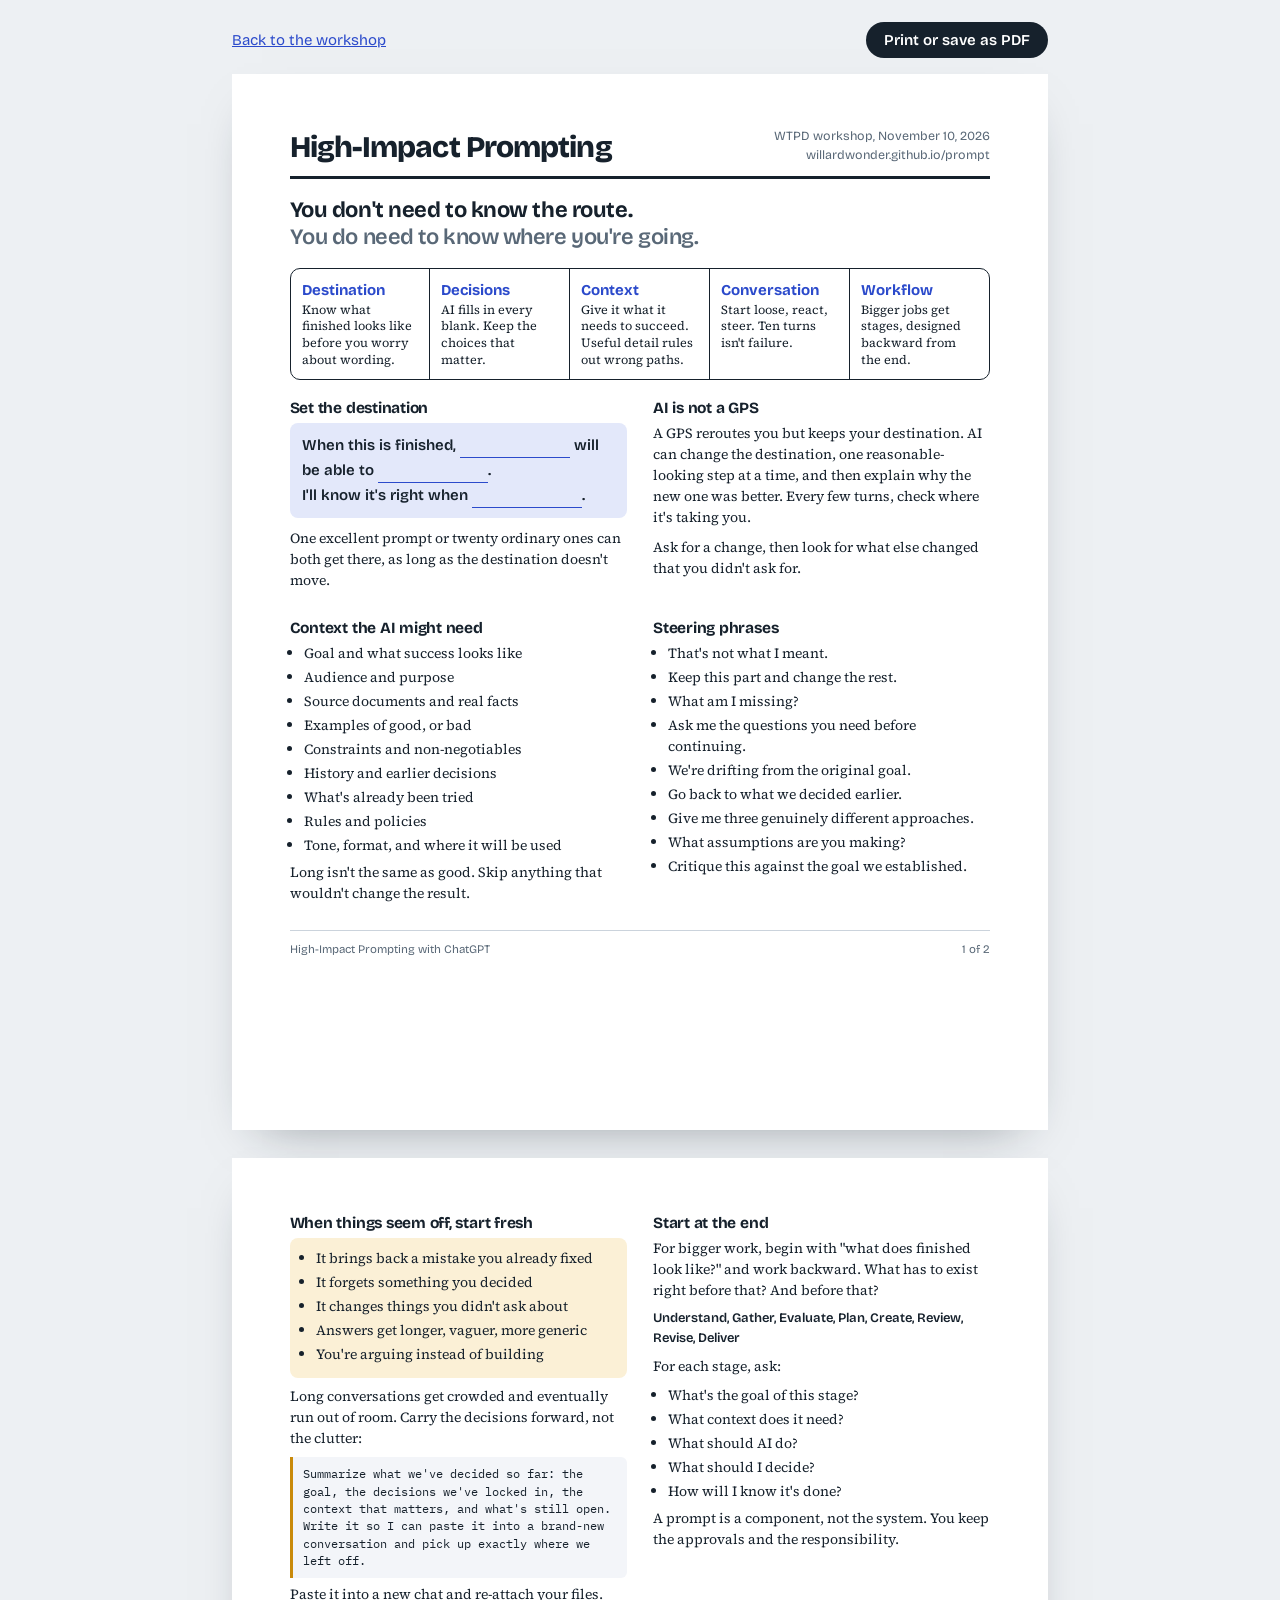
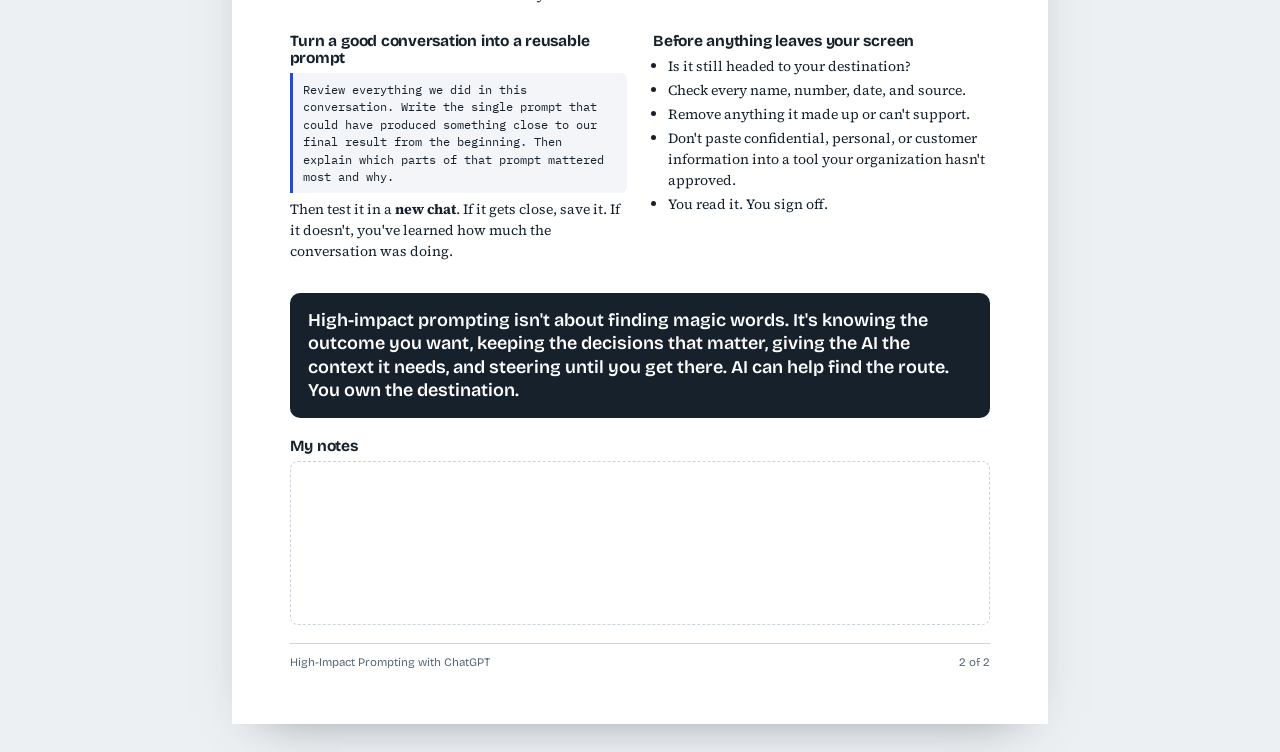
==== handout.html @ a7a07292 "Build High-Impact Prompting workshop site and handout Co-Authored-By: Claude Opus 5.5 <noreply@anthr" ====
<!DOCTYPE html>
<html lang="en">
<head>
<meta charset="utf-8">
<meta name="viewport" content="width=device-width, initial-scale=1">
<title>Handout: High-Impact Prompting with ChatGPT</title>
<link rel="preconnect" href="https://fonts.googleapis.com">
<link rel="preconnect" href="https://fonts.gstatic.com" crossorigin>
<link href="https://fonts.googleapis.com/css2?family=Bricolage+Grotesque:opsz,wght@12..96,500;12..96,600;12..96,700;12..96,800&family=IBM+Plex+Mono:wght@400&family=Source+Serif+4:opsz,wght@8..60,400;8..60,600&display=swap" rel="stylesheet">
<style>
:root{--paper:#EDF0F3;--ink:#16212C;--muted:#596877;--line:#CBD3DC;--route:#2B4ACB;--route-soft:#E3E8FA;--drift:#C98A0B;--drift-soft:#FBF0D6;
--display:"Bricolage Grotesque",system-ui,sans-serif;--serif:"Source Serif 4",Georgia,serif;--mono:"IBM Plex Mono",ui-monospace,monospace}
*{box-sizing:border-box}
body{margin:0;background:var(--paper);color:var(--ink);font-family:var(--serif);font-size:16px;line-height:1.5;-webkit-font-smoothing:antialiased}
h1,h2,h3{font-family:var(--display);margin:0;letter-spacing:-.015em;line-height:1.1}
p{margin:0 0 .6em}
a{color:var(--route)}
:focus-visible{outline:3px solid var(--route);outline-offset:3px}
.bar{max-width:8.5in;margin:0 auto;padding:22px 0 0;display:flex;gap:10px;justify-content:space-between;align-items:center;font-family:var(--display);font-size:15px}
.bar button{font-family:var(--display);font-weight:600;font-size:15px;padding:9px 18px;border-radius:999px;border:0;background:var(--ink);color:#fff;cursor:pointer}
.bar button:hover{background:var(--route)}
.sheet{width:8.5in;max-width:calc(100% - 24px);min-height:11in;margin:16px auto 28px;background:#fff;padding:.55in .6in;box-shadow:0 20px 50px -30px rgba(22,33,44,.5)}
.head{display:flex;justify-content:space-between;align-items:flex-end;border-bottom:3px solid var(--ink);padding-bottom:12px;margin-bottom:18px;gap:20px}
.head h1{font-size:30px;font-weight:800;letter-spacing:-.03em}
.head .m{font-family:var(--display);font-size:12.5px;color:var(--muted);text-align:right}
.big{font-family:var(--display);font-size:22px;font-weight:700;letter-spacing:-.02em;line-height:1.2;margin:0 0 18px}
.big span{display:block;color:var(--muted);font-weight:600}
.model{display:grid;grid-template-columns:repeat(5,1fr);gap:0;margin-bottom:20px;border:1.5px solid var(--ink);border-radius:10px;overflow:hidden}
.model div{padding:10px 11px;border-right:1.5px solid var(--ink)}
.model div:last-child{border-right:0}
.model b{display:block;font-family:var(--display);font-size:15px;color:var(--route)}
.model small{font-size:12.5px;line-height:1.35;display:block}
.cols{display:grid;grid-template-columns:1fr 1fr;gap:20px 26px}
h2{font-size:15.5px;margin:0 0 6px;color:var(--ink)}
.box{font-size:14px}
.box ul{margin:0;padding-left:1.05em}
.box li{margin-bottom:3px}
.pr{font-family:var(--mono);font-size:12px;line-height:1.45;background:#F3F5F9;border-left:3px solid var(--route);padding:8px 10px;border-radius:0 6px 6px 0;margin:4px 0 6px}
.pr.drift{border-color:var(--drift)}
.fill{font-family:var(--display);font-size:15px;font-weight:600;background:var(--route-soft);padding:10px 12px;border-radius:8px;line-height:1.6}
.fill i{font-style:normal;display:inline-block;min-width:110px;border-bottom:1.5px solid var(--route)}
.signs{background:var(--drift-soft);border-radius:8px;padding:10px 12px}
.foot{margin-top:18px;padding-top:10px;border-top:1px solid var(--line);font-family:var(--display);font-size:11.5px;color:var(--muted);display:flex;justify-content:space-between}
@media (max-width:760px){.sheet{padding:24px 18px;min-height:0}.cols,.model{grid-template-columns:1fr}.model div{border-right:0;border-bottom:1.5px solid var(--ink)}.model div:last-child{border-bottom:0}.head{flex-direction:column;align-items:flex-start}.head .m{text-align:left}}
@media print{@page{size:letter;margin:0}body{background:#fff}.bar{display:none}.sheet{margin:0;box-shadow:none;width:8.5in;max-width:none;min-height:0;height:11in;page-break-after:always;overflow:hidden}.sheet:last-of-type{page-break-after:auto}}
</style>
</head>
<body>
<div class="bar"><a href="index.html">Back to the workshop</a><button type="button" onclick="window.print()">Print or save as PDF</button></div>

<article class="sheet">
  <div class="head">
    <h1>High-Impact Prompting</h1>
    <div class="m">WTPD workshop, November 10, 2026<br>willardwonder.github.io/prompt</div>
  </div>
  <p class="big">You don't need to know the route.<span>You do need to know where you're going.</span></p>

  <div class="model">
    <div><b>Destination</b><small>Know what finished looks like before you worry about wording.</small></div>
    <div><b>Decisions</b><small>AI fills in every blank. Keep the choices that matter.</small></div>
    <div><b>Context</b><small>Give it what it needs to succeed. Useful detail rules out wrong paths.</small></div>
    <div><b>Conversation</b><small>Start loose, react, steer. Ten turns isn't failure.</small></div>
    <div><b>Workflow</b><small>Bigger jobs get stages, designed backward from the end.</small></div>
  </div>

  <div class="cols">
    <div class="box">
      <h2>Set the destination</h2>
      <div class="fill">When this is finished, <i>&nbsp;</i> will be able to <i>&nbsp;</i>.<br>I'll know it's right when <i>&nbsp;</i>.</div>
      <p style="margin-top:10px">One excellent prompt or twenty ordinary ones can both get there, as long as the destination doesn't move.</p>
    </div>
    <div class="box">
      <h2>AI is not a GPS</h2>
      <p>A GPS reroutes you but keeps your destination. AI can change the destination, one reasonable-looking step at a time, and then explain why the new one was better. Every few turns, check where it's taking you.</p>
      <p>Ask for a change, then look for what else changed that you didn't ask for.</p>
    </div>

    <div class="box">
      <h2>Context the AI might need</h2>
      <ul>
        <li>Goal and what success looks like</li>
        <li>Audience and purpose</li>
        <li>Source documents and real facts</li>
        <li>Examples of good, or bad</li>
        <li>Constraints and non-negotiables</li>
        <li>History and earlier decisions</li>
        <li>What's already been tried</li>
        <li>Rules and policies</li>
        <li>Tone, format, and where it will be used</li>
      </ul>
      <p style="margin-top:6px">Long isn't the same as good. Skip anything that wouldn't change the result.</p>
    </div>
    <div class="box">
      <h2>Steering phrases</h2>
      <ul>
        <li>That's not what I meant.</li>
        <li>Keep this part and change the rest.</li>
        <li>What am I missing?</li>
        <li>Ask me the questions you need before continuing.</li>
        <li>We're drifting from the original goal.</li>
        <li>Go back to what we decided earlier.</li>
        <li>Give me three genuinely different approaches.</li>
        <li>What assumptions are you making?</li>
        <li>Critique this against the goal we established.</li>
      </ul>
    </div>
  </div>
  <div class="foot"><span>High-Impact Prompting with ChatGPT</span><span>1 of 2</span></div>
</article>

<article class="sheet">
  <div class="cols" style="margin-top:4px">
    <div class="box">
      <h2>When things seem off, start fresh</h2>
      <div class="signs">
        <ul>
          <li>It brings back a mistake you already fixed</li>
          <li>It forgets something you decided</li>
          <li>It changes things you didn't ask about</li>
          <li>Answers get longer, vaguer, more generic</li>
          <li>You're arguing instead of building</li>
        </ul>
      </div>
      <p style="margin-top:8px">Long conversations get crowded and eventually run out of room. Carry the decisions forward, not the clutter:</p>
      <div class="pr drift">Summarize what we've decided so far: the goal, the decisions we've locked in, the context that matters, and what's still open. Write it so I can paste it into a brand-new conversation and pick up exactly where we left off.</div>
      <p>Paste it into a new chat and re-attach your files.</p>
    </div>
    <div class="box">
      <h2>Start at the end</h2>
      <p>For bigger work, begin with "what does finished look like?" and work backward. What has to exist right before that? And before that?</p>
      <p style="font-family:var(--display);font-size:13px;font-weight:600">Understand, Gather, Evaluate, Plan, Create, Review, Revise, Deliver</p>
      <p>For each stage, ask:</p>
      <ul>
        <li>What's the goal of this stage?</li>
        <li>What context does it need?</li>
        <li>What should AI do?</li>
        <li>What should I decide?</li>
        <li>How will I know it's done?</li>
      </ul>
      <p style="margin-top:6px">A prompt is a component, not the system. You keep the approvals and the responsibility.</p>
    </div>

    <div class="box">
      <h2>Turn a good conversation into a reusable prompt</h2>
      <div class="pr">Review everything we did in this conversation. Write the single prompt that could have produced something close to our final result from the beginning. Then explain which parts of that prompt mattered most and why.</div>
      <p>Then test it in a <b>new chat</b>. If it gets close, save it. If it doesn't, you've learned how much the conversation was doing.</p>
    </div>
    <div class="box">
      <h2>Before anything leaves your screen</h2>
      <ul>
        <li>Is it still headed to your destination?</li>
        <li>Check every name, number, date, and source.</li>
        <li>Remove anything it made up or can't support.</li>
        <li>Don't paste confidential, personal, or customer information into a tool your organization hasn't approved.</li>
        <li>You read it. You sign off.</li>
      </ul>
    </div>
  </div>

  <div style="margin-top:22px;padding:16px 18px;border-radius:10px;background:var(--ink);color:#fff">
    <p style="font-family:var(--display);font-size:18px;font-weight:600;line-height:1.3;margin:0">High-impact prompting isn't about finding magic words. It's knowing the outcome you want, keeping the decisions that matter, giving the AI the context it needs, and steering until you get there. AI can help find the route. You own the destination.</p>
  </div>

  <div class="box" style="margin-top:20px">
    <h2>My notes</h2>
    <div style="height:1.7in;border:1.5px dashed var(--line);border-radius:8px"></div>
  </div>
  <div class="foot"><span>High-Impact Prompting with ChatGPT</span><span>2 of 2</span></div>
</article>
</body>
</html>
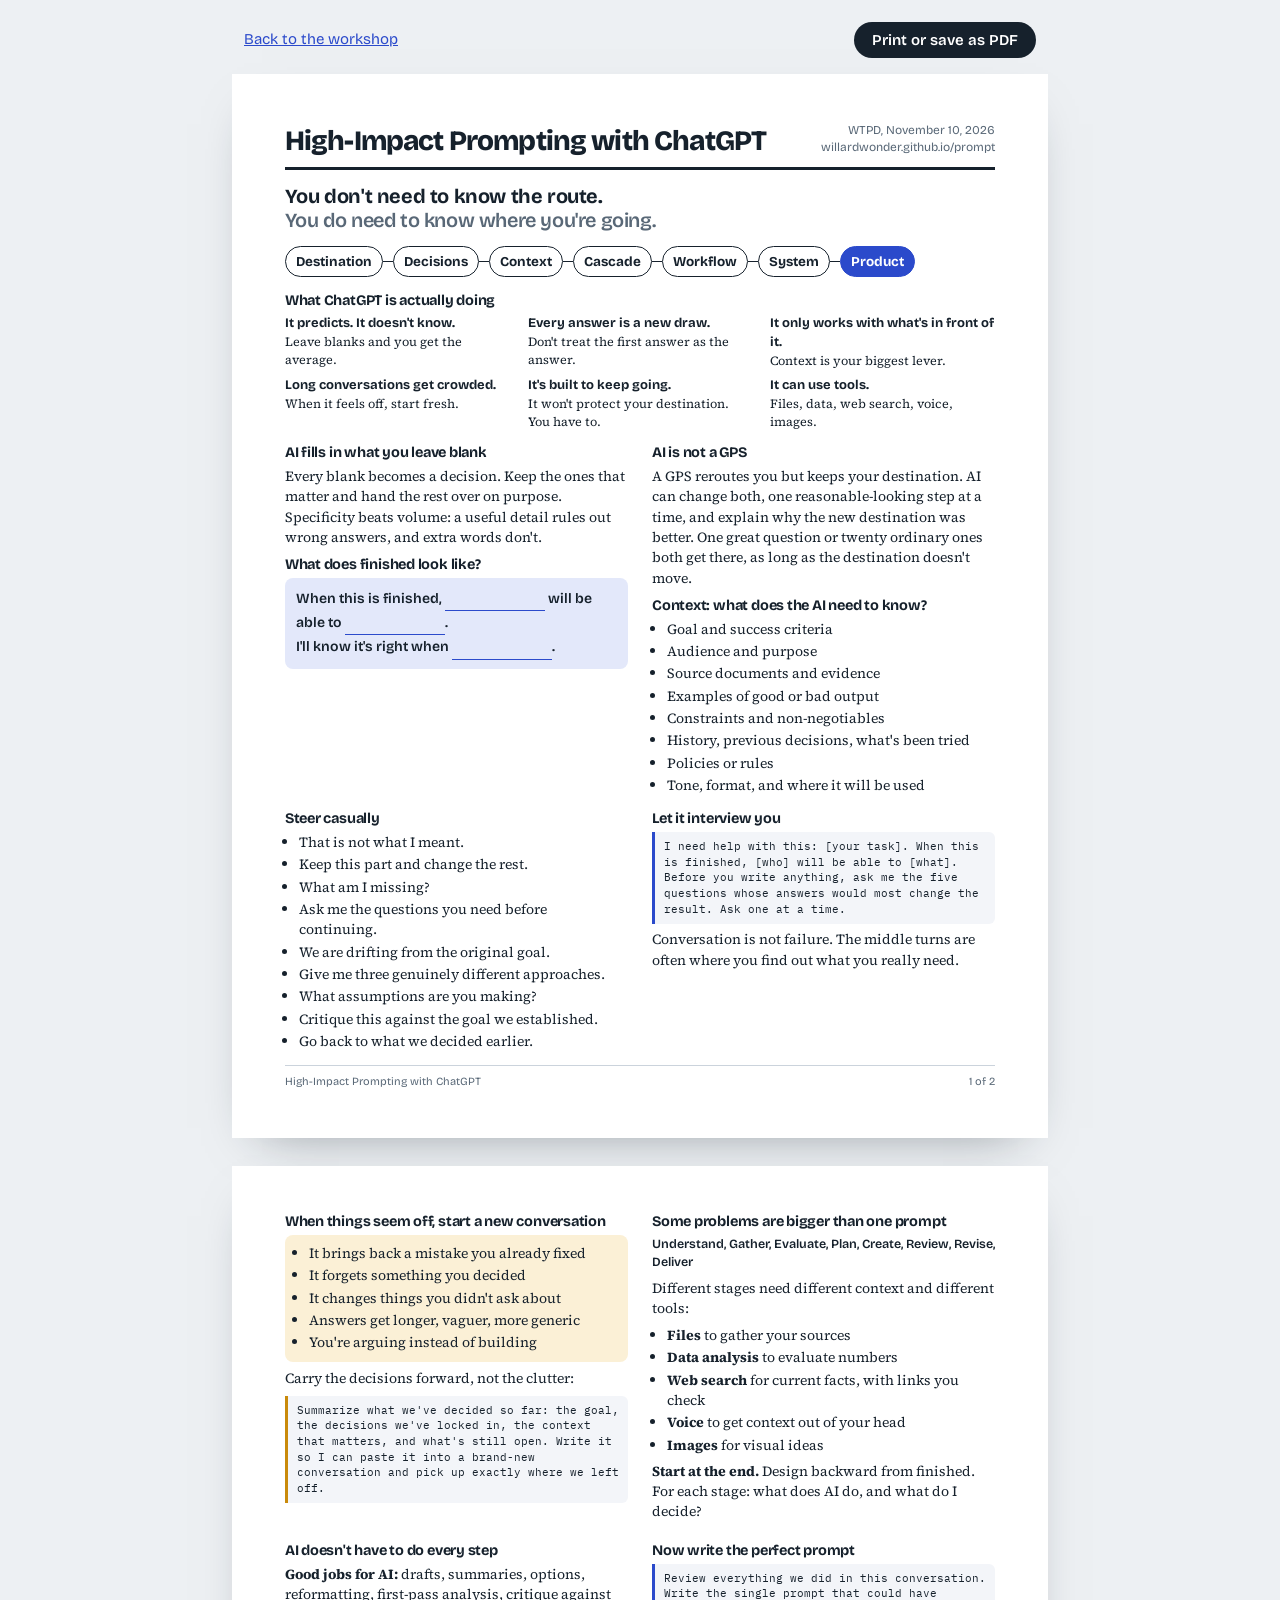
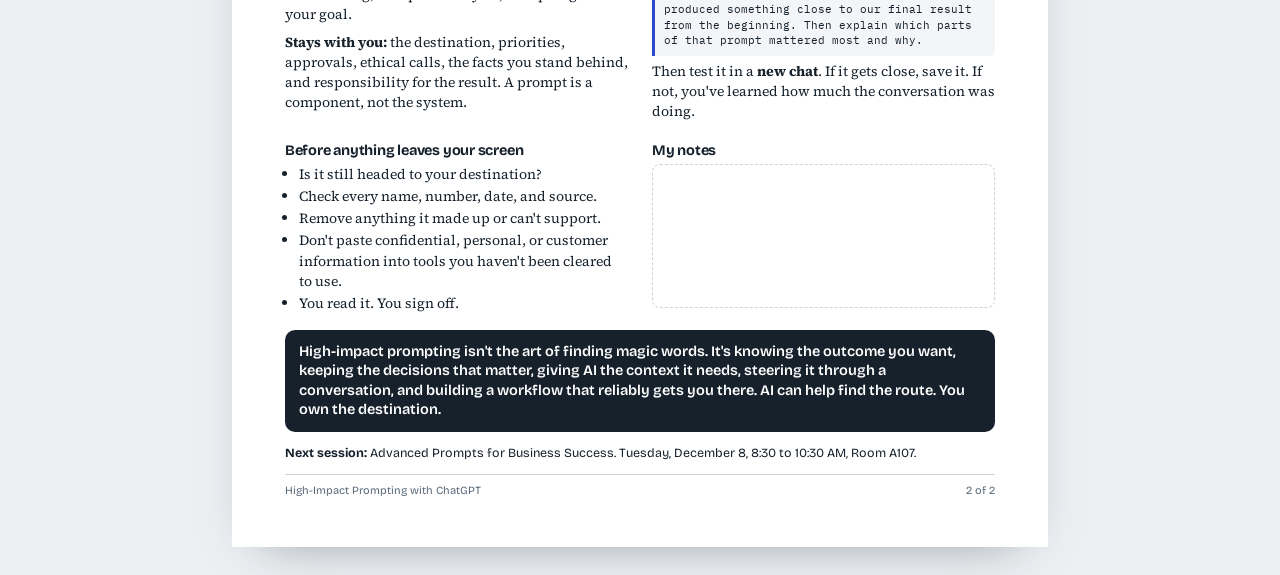
==== commit 058266ef: "Rebuild as one unified two-hour workshop page Follows the course description and slide blueprint in " ====
--- a/handout.html
+++ b/handout.html
@@ -4,167 +4,147 @@
 <meta charset="utf-8">
 <meta name="viewport" content="width=device-width, initial-scale=1">
 <title>Handout: High-Impact Prompting with ChatGPT</title>
-<link rel="preconnect" href="https://fonts.googleapis.com">
-<link rel="preconnect" href="https://fonts.gstatic.com" crossorigin>
+<link rel="preconnect" href="https://fonts.googleapis.com"><link rel="preconnect" href="https://fonts.gstatic.com" crossorigin>
 <link href="https://fonts.googleapis.com/css2?family=Bricolage+Grotesque:opsz,wght@12..96,500;12..96,600;12..96,700;12..96,800&family=IBM+Plex+Mono:wght@400&family=Source+Serif+4:opsz,wght@8..60,400;8..60,600&display=swap" rel="stylesheet">
 <style>
 :root{--paper:#EDF0F3;--ink:#16212C;--muted:#596877;--line:#CBD3DC;--route:#2B4ACB;--route-soft:#E3E8FA;--drift:#C98A0B;--drift-soft:#FBF0D6;
 --display:"Bricolage Grotesque",system-ui,sans-serif;--serif:"Source Serif 4",Georgia,serif;--mono:"IBM Plex Mono",ui-monospace,monospace}
 *{box-sizing:border-box}
-body{margin:0;background:var(--paper);color:var(--ink);font-family:var(--serif);font-size:16px;line-height:1.5;-webkit-font-smoothing:antialiased}
+body{margin:0;background:var(--paper);color:var(--ink);font-family:var(--serif);font-size:14px;line-height:1.45;-webkit-font-smoothing:antialiased}
 h1,h2,h3{font-family:var(--display);margin:0;letter-spacing:-.015em;line-height:1.1}
-p{margin:0 0 .6em}
+p{margin:0 0 .5em}
 a{color:var(--route)}
-:focus-visible{outline:3px solid var(--route);outline-offset:3px}
-.bar{max-width:8.5in;margin:0 auto;padding:22px 0 0;display:flex;gap:10px;justify-content:space-between;align-items:center;font-family:var(--display);font-size:15px}
+.bar{max-width:8.5in;margin:0 auto;padding:22px 12px 0;display:flex;gap:10px;justify-content:space-between;align-items:center;font-family:var(--display);font-size:15px}
 .bar button{font-family:var(--display);font-weight:600;font-size:15px;padding:9px 18px;border-radius:999px;border:0;background:var(--ink);color:#fff;cursor:pointer}
 .bar button:hover{background:var(--route)}
-.sheet{width:8.5in;max-width:calc(100% - 24px);min-height:11in;margin:16px auto 28px;background:#fff;padding:.55in .6in;box-shadow:0 20px 50px -30px rgba(22,33,44,.5)}
-.head{display:flex;justify-content:space-between;align-items:flex-end;border-bottom:3px solid var(--ink);padding-bottom:12px;margin-bottom:18px;gap:20px}
-.head h1{font-size:30px;font-weight:800;letter-spacing:-.03em}
-.head .m{font-family:var(--display);font-size:12.5px;color:var(--muted);text-align:right}
-.big{font-family:var(--display);font-size:22px;font-weight:700;letter-spacing:-.02em;line-height:1.2;margin:0 0 18px}
+.sheet{width:8.5in;max-width:calc(100% - 24px);margin:16px auto 28px;background:#fff;padding:.5in .55in;box-shadow:0 20px 50px -30px rgba(22,33,44,.5)}
+.head{display:flex;justify-content:space-between;align-items:flex-end;border-bottom:3px solid var(--ink);padding-bottom:10px;margin-bottom:14px;gap:20px}
+.head h1{font-size:28px;font-weight:800;letter-spacing:-.03em}
+.head .m{font-family:var(--display);font-size:12px;color:var(--muted);text-align:right}
+.big{font-family:var(--display);font-size:20px;font-weight:700;letter-spacing:-.02em;line-height:1.2;margin:0 0 14px}
 .big span{display:block;color:var(--muted);font-weight:600}
-.model{display:grid;grid-template-columns:repeat(5,1fr);gap:0;margin-bottom:20px;border:1.5px solid var(--ink);border-radius:10px;overflow:hidden}
-.model div{padding:10px 11px;border-right:1.5px solid var(--ink)}
-.model div:last-child{border-right:0}
-.model b{display:block;font-family:var(--display);font-size:15px;color:var(--route)}
-.model small{font-size:12.5px;line-height:1.35;display:block}
-.cols{display:grid;grid-template-columns:1fr 1fr;gap:20px 26px}
-h2{font-size:15.5px;margin:0 0 6px;color:var(--ink)}
-.box{font-size:14px}
+.model{display:flex;flex-wrap:wrap;gap:6px 0;align-items:center;margin:0 0 16px;font-family:var(--display);font-weight:700;font-size:13.5px}
+.model span{padding:5px 10px;border-radius:999px;border:1.5px solid var(--ink)}
+.model span:last-child{background:var(--route);border-color:var(--route);color:#fff}
+.model i{width:10px;height:1.5px;background:var(--ink);display:inline-block}
+.cols{display:grid;grid-template-columns:1fr 1fr;gap:14px 24px}
+h2{font-size:14.5px;margin:0 0 5px}
 .box ul{margin:0;padding-left:1.05em}
-.box li{margin-bottom:3px}
-.pr{font-family:var(--mono);font-size:12px;line-height:1.45;background:#F3F5F9;border-left:3px solid var(--route);padding:8px 10px;border-radius:0 6px 6px 0;margin:4px 0 6px}
+.box li{margin-bottom:2px}
+.pr{font-family:var(--mono);font-size:11px;line-height:1.42;background:#F3F5F9;border-left:3px solid var(--route);padding:7px 9px;border-radius:0 6px 6px 0;margin:4px 0 5px}
 .pr.drift{border-color:var(--drift)}
-.fill{font-family:var(--display);font-size:15px;font-weight:600;background:var(--route-soft);padding:10px 12px;border-radius:8px;line-height:1.6}
-.fill i{font-style:normal;display:inline-block;min-width:110px;border-bottom:1.5px solid var(--route)}
-.signs{background:var(--drift-soft);border-radius:8px;padding:10px 12px}
-.foot{margin-top:18px;padding-top:10px;border-top:1px solid var(--line);font-family:var(--display);font-size:11.5px;color:var(--muted);display:flex;justify-content:space-between}
-@media (max-width:760px){.sheet{padding:24px 18px;min-height:0}.cols,.model{grid-template-columns:1fr}.model div{border-right:0;border-bottom:1.5px solid var(--ink)}.model div:last-child{border-bottom:0}.head{flex-direction:column;align-items:flex-start}.head .m{text-align:left}}
-@media print{@page{size:letter;margin:0}body{background:#fff}.bar{display:none}.sheet{margin:0;box-shadow:none;width:8.5in;max-width:none;min-height:0;height:11in;page-break-after:always;overflow:hidden}.sheet:last-of-type{page-break-after:auto}}
+.fill{font-family:var(--display);font-size:14px;font-weight:600;background:var(--route-soft);padding:9px 11px;border-radius:8px;line-height:1.65}
+.fill i{font-style:normal;display:inline-block;min-width:100px;border-bottom:1.5px solid var(--route)}
+.facts{display:grid;grid-template-columns:repeat(3,1fr);gap:6px 18px;margin:0 0 4px}
+.facts div{font-size:12.5px}
+.facts b{font-family:var(--display);display:block;font-size:13px}
+.signs{background:var(--drift-soft);border-radius:8px;padding:8px 10px}
+.north{margin-top:14px;padding:12px 14px;border-radius:10px;background:var(--ink);color:#fff;font-family:var(--display);font-size:14.5px;font-weight:600;line-height:1.35}
+.foot{margin-top:12px;padding-top:8px;border-top:1px solid var(--line);font-family:var(--display);font-size:11px;color:var(--muted);display:flex;justify-content:space-between}
+@media (max-width:760px){.sheet{padding:22px 16px}.cols,.facts{grid-template-columns:1fr}.head{flex-direction:column;align-items:flex-start}.head .m{text-align:left}}
+@media print{@page{size:letter;margin:0}body{background:#fff}.bar{display:none}.sheet{margin:0;box-shadow:none;width:8.5in;max-width:none;height:11in;overflow:hidden;page-break-after:always}.sheet:last-of-type{page-break-after:auto}}
 </style>
 </head>
 <body>
 <div class="bar"><a href="index.html">Back to the workshop</a><button type="button" onclick="window.print()">Print or save as PDF</button></div>
 
 <article class="sheet">
-  <div class="head">
-    <h1>High-Impact Prompting</h1>
-    <div class="m">WTPD workshop, November 10, 2026<br>willardwonder.github.io/prompt</div>
-  </div>
+  <div class="head"><h1>High-Impact Prompting with ChatGPT</h1><div class="m">WTPD, November 10, 2026<br>willardwonder.github.io/prompt</div></div>
   <p class="big">You don't need to know the route.<span>You do need to know where you're going.</span></p>
+  <div class="model"><span>Destination</span><i></i><span>Decisions</span><i></i><span>Context</span><i></i><span>Cascade</span><i></i><span>Workflow</span><i></i><span>System</span><i></i><span>Product</span></div>
 
-  <div class="model">
-    <div><b>Destination</b><small>Know what finished looks like before you worry about wording.</small></div>
-    <div><b>Decisions</b><small>AI fills in every blank. Keep the choices that matter.</small></div>
-    <div><b>Context</b><small>Give it what it needs to succeed. Useful detail rules out wrong paths.</small></div>
-    <div><b>Conversation</b><small>Start loose, react, steer. Ten turns isn't failure.</small></div>
-    <div><b>Workflow</b><small>Bigger jobs get stages, designed backward from the end.</small></div>
+  <h2>What ChatGPT is actually doing</h2>
+  <div class="facts">
+    <div><b>It predicts. It doesn't know.</b>Leave blanks and you get the average.</div>
+    <div><b>Every answer is a new draw.</b>Don't treat the first answer as the answer.</div>
+    <div><b>It only works with what's in front of it.</b>Context is your biggest lever.</div>
+    <div><b>Long conversations get crowded.</b>When it feels off, start fresh.</div>
+    <div><b>It's built to keep going.</b>It won't protect your destination. You have to.</div>
+    <div><b>It can use tools.</b>Files, data, web search, voice, images.</div>
   </div>
 
-  <div class="cols">
+  <div class="cols" style="margin-top:14px">
     <div class="box">
-      <h2>Set the destination</h2>
+      <h2>AI fills in what you leave blank</h2>
+      <p>Every blank becomes a decision. Keep the ones that matter and hand the rest over on purpose. Specificity beats volume: a useful detail rules out wrong answers, and extra words don't.</p>
+      <h2 style="margin-top:10px">What does finished look like?</h2>
       <div class="fill">When this is finished, <i>&nbsp;</i> will be able to <i>&nbsp;</i>.<br>I'll know it's right when <i>&nbsp;</i>.</div>
-      <p style="margin-top:10px">One excellent prompt or twenty ordinary ones can both get there, as long as the destination doesn't move.</p>
     </div>
     <div class="box">
       <h2>AI is not a GPS</h2>
-      <p>A GPS reroutes you but keeps your destination. AI can change the destination, one reasonable-looking step at a time, and then explain why the new one was better. Every few turns, check where it's taking you.</p>
-      <p>Ask for a change, then look for what else changed that you didn't ask for.</p>
-    </div>
-
-    <div class="box">
-      <h2>Context the AI might need</h2>
+      <p>A GPS reroutes you but keeps your destination. AI can change both, one reasonable-looking step at a time, and explain why the new destination was better. One great question or twenty ordinary ones both get there, as long as the destination doesn't move.</p>
+      <h2 style="margin-top:10px">Context: what does the AI need to know?</h2>
       <ul>
-        <li>Goal and what success looks like</li>
-        <li>Audience and purpose</li>
-        <li>Source documents and real facts</li>
-        <li>Examples of good, or bad</li>
-        <li>Constraints and non-negotiables</li>
-        <li>History and earlier decisions</li>
-        <li>What's already been tried</li>
-        <li>Rules and policies</li>
-        <li>Tone, format, and where it will be used</li>
+        <li>Goal and success criteria</li><li>Audience and purpose</li><li>Source documents and evidence</li>
+        <li>Examples of good or bad output</li><li>Constraints and non-negotiables</li><li>History, previous decisions, what's been tried</li>
+        <li>Policies or rules</li><li>Tone, format, and where it will be used</li>
       </ul>
-      <p style="margin-top:6px">Long isn't the same as good. Skip anything that wouldn't change the result.</p>
     </div>
     <div class="box">
-      <h2>Steering phrases</h2>
+      <h2>Steer casually</h2>
       <ul>
-        <li>That's not what I meant.</li>
-        <li>Keep this part and change the rest.</li>
-        <li>What am I missing?</li>
-        <li>Ask me the questions you need before continuing.</li>
-        <li>We're drifting from the original goal.</li>
-        <li>Go back to what we decided earlier.</li>
-        <li>Give me three genuinely different approaches.</li>
-        <li>What assumptions are you making?</li>
-        <li>Critique this against the goal we established.</li>
+        <li>That is not what I meant.</li><li>Keep this part and change the rest.</li><li>What am I missing?</li>
+        <li>Ask me the questions you need before continuing.</li><li>We are drifting from the original goal.</li>
+        <li>Give me three genuinely different approaches.</li><li>What assumptions are you making?</li>
+        <li>Critique this against the goal we established.</li><li>Go back to what we decided earlier.</li>
       </ul>
+    </div>
+    <div class="box">
+      <h2>Let it interview you</h2>
+      <div class="pr">I need help with this: [your task]. When this is finished, [who] will be able to [what]. Before you write anything, ask me the five questions whose answers would most change the result. Ask one at a time.</div>
+      <p>Conversation is not failure. The middle turns are often where you find out what you really need.</p>
     </div>
   </div>
   <div class="foot"><span>High-Impact Prompting with ChatGPT</span><span>1 of 2</span></div>
 </article>
 
 <article class="sheet">
-  <div class="cols" style="margin-top:4px">
+  <div class="cols">
     <div class="box">
-      <h2>When things seem off, start fresh</h2>
-      <div class="signs">
-        <ul>
-          <li>It brings back a mistake you already fixed</li>
-          <li>It forgets something you decided</li>
-          <li>It changes things you didn't ask about</li>
-          <li>Answers get longer, vaguer, more generic</li>
-          <li>You're arguing instead of building</li>
-        </ul>
-      </div>
-      <p style="margin-top:8px">Long conversations get crowded and eventually run out of room. Carry the decisions forward, not the clutter:</p>
+      <h2>When things seem off, start a new conversation</h2>
+      <div class="signs"><ul>
+        <li>It brings back a mistake you already fixed</li><li>It forgets something you decided</li>
+        <li>It changes things you didn't ask about</li><li>Answers get longer, vaguer, more generic</li><li>You're arguing instead of building</li>
+      </ul></div>
+      <p style="margin-top:6px">Carry the decisions forward, not the clutter:</p>
       <div class="pr drift">Summarize what we've decided so far: the goal, the decisions we've locked in, the context that matters, and what's still open. Write it so I can paste it into a brand-new conversation and pick up exactly where we left off.</div>
-      <p>Paste it into a new chat and re-attach your files.</p>
     </div>
     <div class="box">
-      <h2>Start at the end</h2>
-      <p>For bigger work, begin with "what does finished look like?" and work backward. What has to exist right before that? And before that?</p>
-      <p style="font-family:var(--display);font-size:13px;font-weight:600">Understand, Gather, Evaluate, Plan, Create, Review, Revise, Deliver</p>
-      <p>For each stage, ask:</p>
+      <h2>Some problems are bigger than one prompt</h2>
+      <p style="font-family:var(--display);font-size:12.5px;font-weight:600">Understand, Gather, Evaluate, Plan, Create, Review, Revise, Deliver</p>
+      <p>Different stages need different context and different tools:</p>
       <ul>
-        <li>What's the goal of this stage?</li>
-        <li>What context does it need?</li>
-        <li>What should AI do?</li>
-        <li>What should I decide?</li>
-        <li>How will I know it's done?</li>
+        <li><b>Files</b> to gather your sources</li><li><b>Data analysis</b> to evaluate numbers</li>
+        <li><b>Web search</b> for current facts, with links you check</li><li><b>Voice</b> to get context out of your head</li><li><b>Images</b> for visual ideas</li>
       </ul>
-      <p style="margin-top:6px">A prompt is a component, not the system. You keep the approvals and the responsibility.</p>
+      <p style="margin-top:6px"><b>Start at the end.</b> Design backward from finished. For each stage: what does AI do, and what do I decide?</p>
     </div>
-
     <div class="box">
-      <h2>Turn a good conversation into a reusable prompt</h2>
+      <h2>AI doesn't have to do every step</h2>
+      <p><b>Good jobs for AI:</b> drafts, summaries, options, reformatting, first-pass analysis, critique against your goal.</p>
+      <p><b>Stays with you:</b> the destination, priorities, approvals, ethical calls, the facts you stand behind, and responsibility for the result. A prompt is a component, not the system.</p>
+    </div>
+    <div class="box">
+      <h2>Now write the perfect prompt</h2>
       <div class="pr">Review everything we did in this conversation. Write the single prompt that could have produced something close to our final result from the beginning. Then explain which parts of that prompt mattered most and why.</div>
-      <p>Then test it in a <b>new chat</b>. If it gets close, save it. If it doesn't, you've learned how much the conversation was doing.</p>
+      <p>Then test it in a <b>new chat</b>. If it gets close, save it. If not, you've learned how much the conversation was doing.</p>
     </div>
     <div class="box">
       <h2>Before anything leaves your screen</h2>
       <ul>
-        <li>Is it still headed to your destination?</li>
-        <li>Check every name, number, date, and source.</li>
+        <li>Is it still headed to your destination?</li><li>Check every name, number, date, and source.</li>
         <li>Remove anything it made up or can't support.</li>
-        <li>Don't paste confidential, personal, or customer information into a tool your organization hasn't approved.</li>
+        <li>Don't paste confidential, personal, or customer information into tools you haven't been cleared to use.</li>
         <li>You read it. You sign off.</li>
       </ul>
     </div>
+    <div class="box">
+      <h2>My notes</h2>
+      <div style="height:1.5in;border:1.5px dashed var(--line);border-radius:8px"></div>
+    </div>
   </div>
-
-  <div style="margin-top:22px;padding:16px 18px;border-radius:10px;background:var(--ink);color:#fff">
-    <p style="font-family:var(--display);font-size:18px;font-weight:600;line-height:1.3;margin:0">High-impact prompting isn't about finding magic words. It's knowing the outcome you want, keeping the decisions that matter, giving the AI the context it needs, and steering until you get there. AI can help find the route. You own the destination.</p>
-  </div>
-
-  <div class="box" style="margin-top:20px">
-    <h2>My notes</h2>
-    <div style="height:1.7in;border:1.5px dashed var(--line);border-radius:8px"></div>
-  </div>
+  <div class="north">High-impact prompting isn't the art of finding magic words. It's knowing the outcome you want, keeping the decisions that matter, giving AI the context it needs, steering it through a conversation, and building a workflow that reliably gets you there. AI can help find the route. You own the destination.</div>
+  <p style="margin-top:12px;font-family:var(--display);font-size:12.5px"><b>Next session:</b> Advanced Prompts for Business Success. Tuesday, December 8, 8:30 to 10:30 AM, Room A107.</p>
   <div class="foot"><span>High-Impact Prompting with ChatGPT</span><span>2 of 2</span></div>
 </article>
 </body>
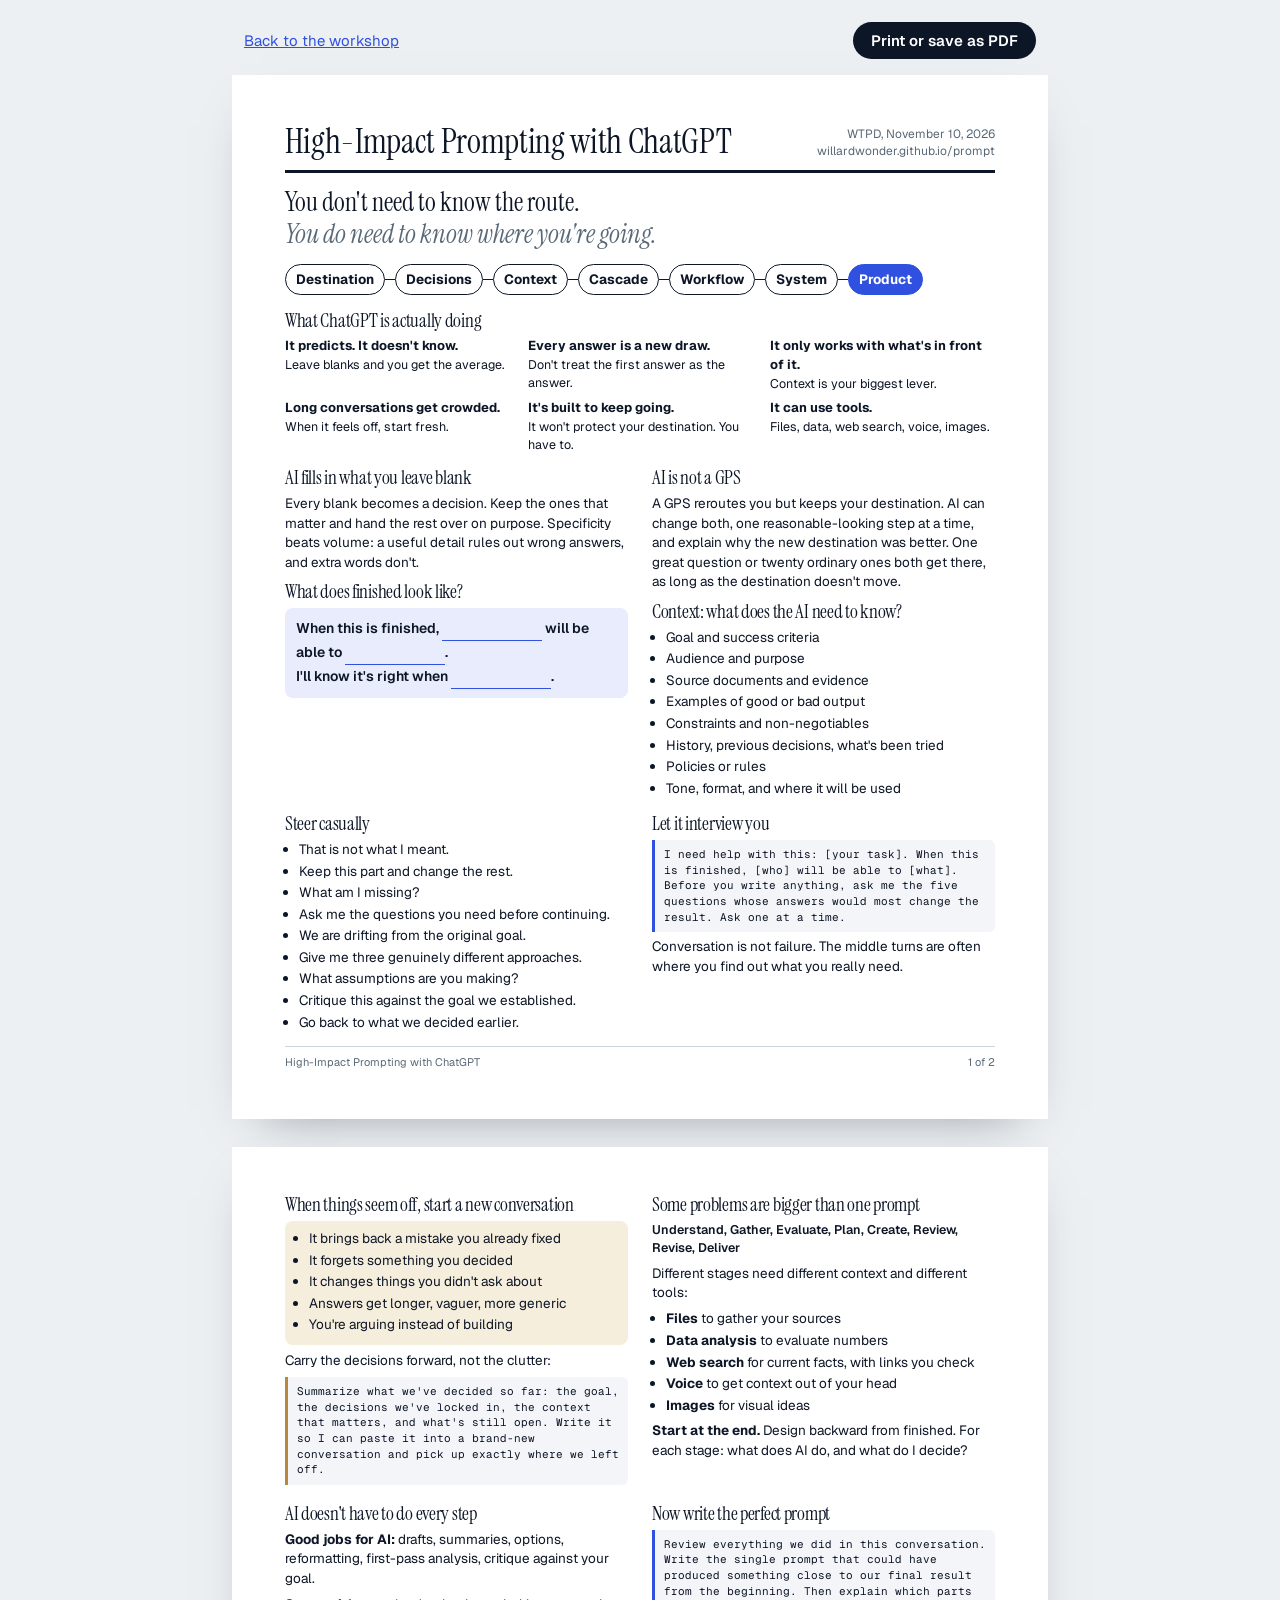
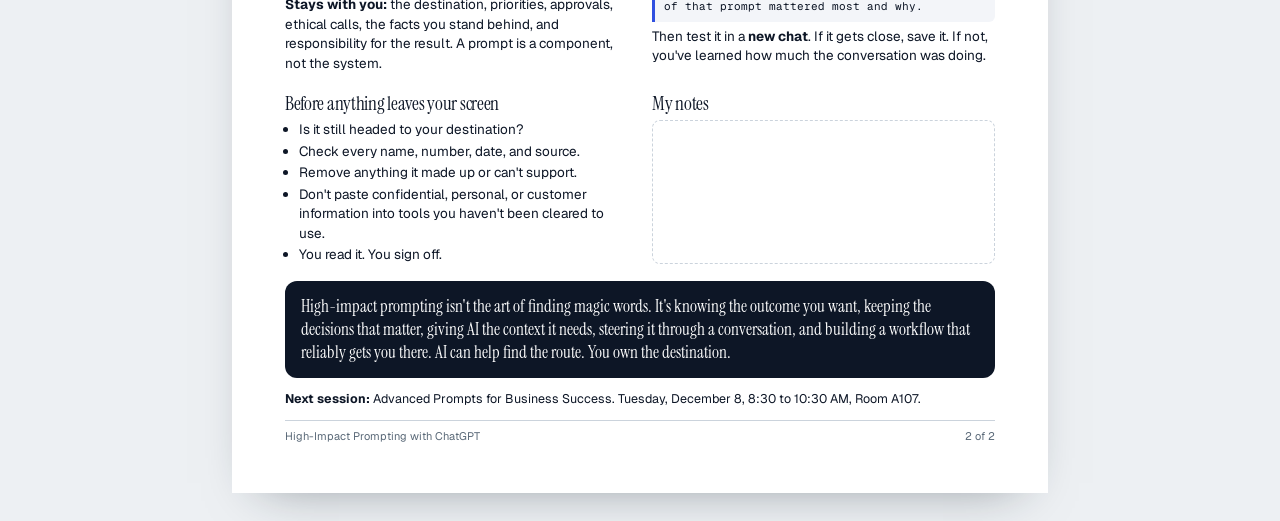
==== commit d5030a2e: "Premium redesign: editorial chapters, takeaways, prompt toolkit Co-Authored-By: Claude Opus 5.5 <nor" ====
--- a/handout.html
+++ b/handout.html
@@ -5,12 +5,12 @@
 <meta name="viewport" content="width=device-width, initial-scale=1">
 <title>Handout: High-Impact Prompting with ChatGPT</title>
 <link rel="preconnect" href="https://fonts.googleapis.com"><link rel="preconnect" href="https://fonts.gstatic.com" crossorigin>
-<link href="https://fonts.googleapis.com/css2?family=Bricolage+Grotesque:opsz,wght@12..96,500;12..96,600;12..96,700;12..96,800&family=IBM+Plex+Mono:wght@400&family=Source+Serif+4:opsz,wght@8..60,400;8..60,600&display=swap" rel="stylesheet">
+<link href="https://fonts.googleapis.com/css2?family=Geist:wght@400..700&family=Geist+Mono:wght@400&family=Instrument+Serif:ital@0;1&display=swap" rel="stylesheet">
 <style>
-:root{--paper:#EDF0F3;--ink:#16212C;--muted:#596877;--line:#CBD3DC;--route:#2B4ACB;--route-soft:#E3E8FA;--drift:#C98A0B;--drift-soft:#FBF0D6;
---display:"Bricolage Grotesque",system-ui,sans-serif;--serif:"Source Serif 4",Georgia,serif;--mono:"IBM Plex Mono",ui-monospace,monospace}
+:root{--paper:#EDF0F3;--ink:#0D1626;--muted:#596877;--line:#CBD3DC;--route:#3050E0;--route-soft:#E8ECFC;--drift:#B4893A;--drift-soft:#F6EEDD;
+--display:"Geist",system-ui,sans-serif;--serif:"Instrument Serif",Georgia,serif;--sans:"Geist",system-ui,sans-serif;--mono:"Geist Mono",ui-monospace,monospace}
 *{box-sizing:border-box}
-body{margin:0;background:var(--paper);color:var(--ink);font-family:var(--serif);font-size:14px;line-height:1.45;-webkit-font-smoothing:antialiased}
+body{margin:0;background:var(--paper);color:var(--ink);font-family:var(--sans);font-size:13.5px;line-height:1.45;-webkit-font-smoothing:antialiased}
 h1,h2,h3{font-family:var(--display);margin:0;letter-spacing:-.015em;line-height:1.1}
 p{margin:0 0 .5em}
 a{color:var(--route)}
@@ -19,16 +19,16 @@
 .bar button:hover{background:var(--route)}
 .sheet{width:8.5in;max-width:calc(100% - 24px);margin:16px auto 28px;background:#fff;padding:.5in .55in;box-shadow:0 20px 50px -30px rgba(22,33,44,.5)}
 .head{display:flex;justify-content:space-between;align-items:flex-end;border-bottom:3px solid var(--ink);padding-bottom:10px;margin-bottom:14px;gap:20px}
-.head h1{font-size:28px;font-weight:800;letter-spacing:-.03em}
+.head h1{font-family:var(--serif);font-size:34px;font-weight:400;letter-spacing:-.01em}
 .head .m{font-family:var(--display);font-size:12px;color:var(--muted);text-align:right}
-.big{font-family:var(--display);font-size:20px;font-weight:700;letter-spacing:-.02em;line-height:1.2;margin:0 0 14px}
-.big span{display:block;color:var(--muted);font-weight:600}
+.big{font-family:var(--serif);font-size:26px;font-weight:400;line-height:1.2;margin:0 0 14px}
+.big span{display:block;color:var(--muted);font-style:italic}
 .model{display:flex;flex-wrap:wrap;gap:6px 0;align-items:center;margin:0 0 16px;font-family:var(--display);font-weight:700;font-size:13.5px}
 .model span{padding:5px 10px;border-radius:999px;border:1.5px solid var(--ink)}
 .model span:last-child{background:var(--route);border-color:var(--route);color:#fff}
 .model i{width:10px;height:1.5px;background:var(--ink);display:inline-block}
 .cols{display:grid;grid-template-columns:1fr 1fr;gap:14px 24px}
-h2{font-size:14.5px;margin:0 0 5px}
+h2{font-family:var(--serif);font-weight:400;font-size:19px;margin:0 0 5px}
 .box ul{margin:0;padding-left:1.05em}
 .box li{margin-bottom:2px}
 .pr{font-family:var(--mono);font-size:11px;line-height:1.42;background:#F3F5F9;border-left:3px solid var(--route);padding:7px 9px;border-radius:0 6px 6px 0;margin:4px 0 5px}
@@ -39,7 +39,7 @@
 .facts div{font-size:12.5px}
 .facts b{font-family:var(--display);display:block;font-size:13px}
 .signs{background:var(--drift-soft);border-radius:8px;padding:8px 10px}
-.north{margin-top:14px;padding:12px 14px;border-radius:10px;background:var(--ink);color:#fff;font-family:var(--display);font-size:14.5px;font-weight:600;line-height:1.35}
+.north{margin-top:14px;padding:14px 16px;border-radius:12px;background:var(--ink);color:#fff;font-family:var(--serif);font-size:17px;font-weight:400;line-height:1.35}
 .foot{margin-top:12px;padding-top:8px;border-top:1px solid var(--line);font-family:var(--display);font-size:11px;color:var(--muted);display:flex;justify-content:space-between}
 @media (max-width:760px){.sheet{padding:22px 16px}.cols,.facts{grid-template-columns:1fr}.head{flex-direction:column;align-items:flex-start}.head .m{text-align:left}}
 @media print{@page{size:letter;margin:0}body{background:#fff}.bar{display:none}.sheet{margin:0;box-shadow:none;width:8.5in;max-width:none;height:11in;overflow:hidden;page-break-after:always}.sheet:last-of-type{page-break-after:auto}}
